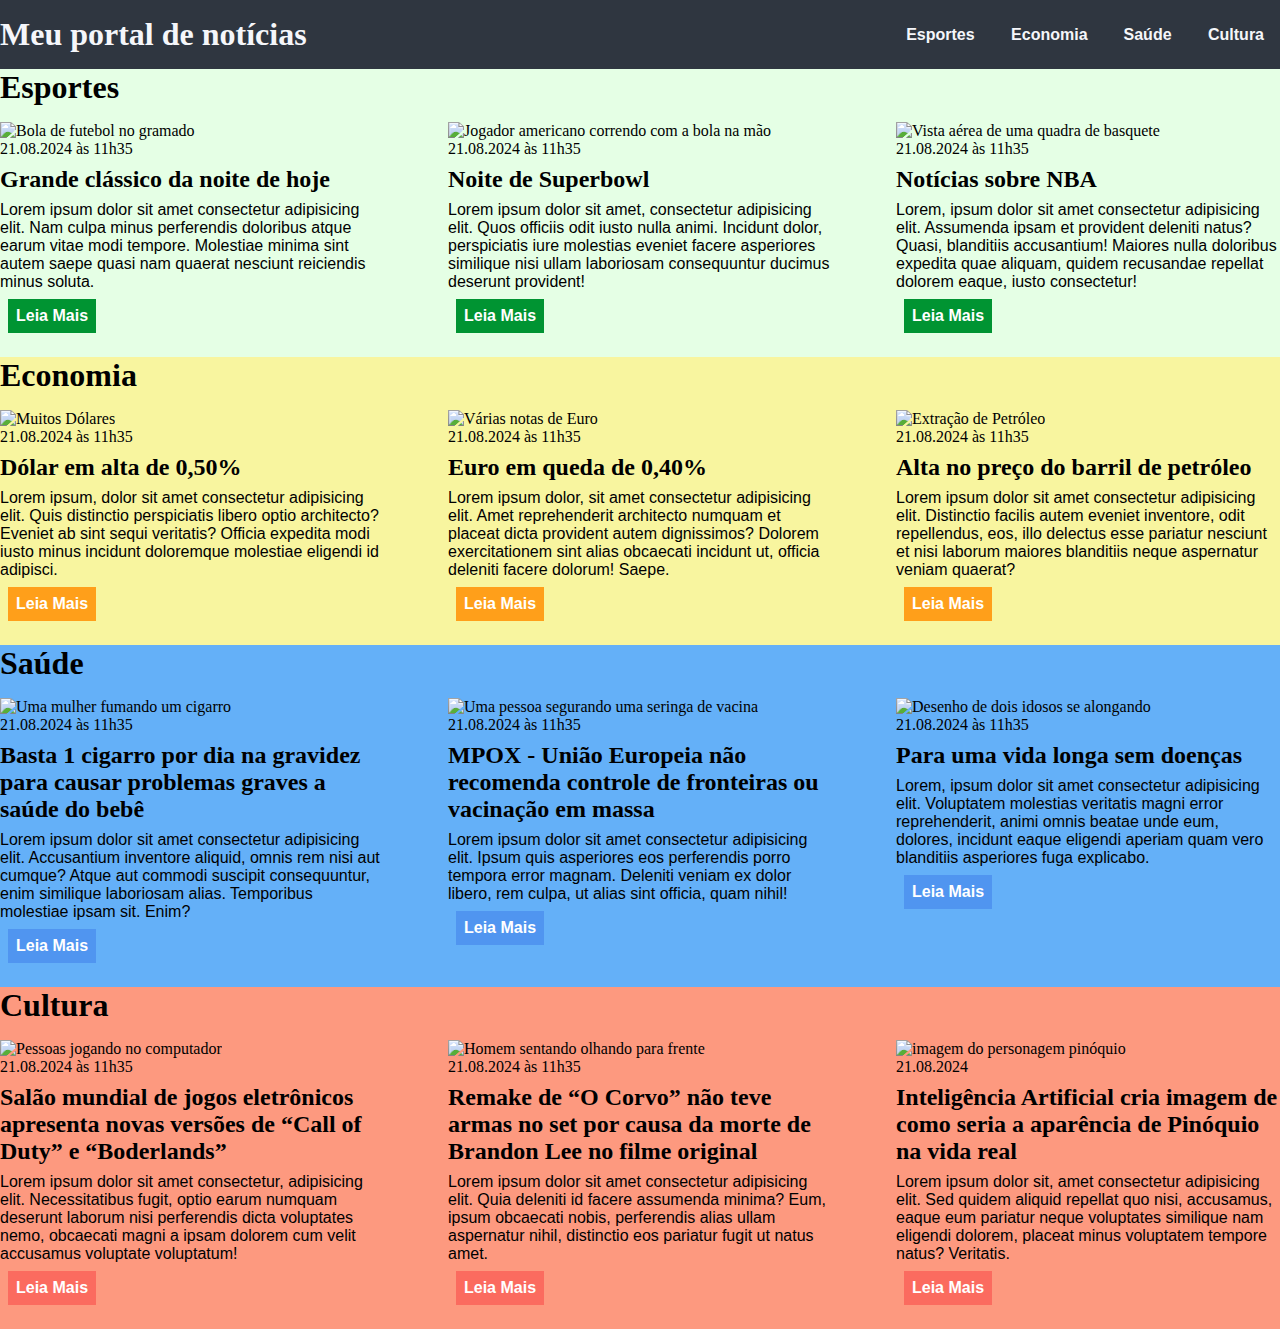
==== index.html @ 50440a97 "exercício_css" ====
<!DOCTYPE html>
<html lang="pt-br">
<head>
    <meta charset="UTF-8">
    <meta name="viewport" content="width=device-width, initial-scale=1.0">
    <title>Meu portal de notícia</title>
    <link rel="stylesheet" href="style.css">
</head>
<body>
    <header>
        <div class="container">
            <h1>Meu portal de notícias</h1>
            <nav>
                <ul>
                    <li>
                        <a href="#sports" title="Ir para a seção de Esportes">Esportes</a>
                    </li>
                    <li>
                        <a href="#economy" title="Ir para a seção de Economia">Economia</a></li>
                    <li>
                        <a href="#health" title="Ir para a seção de saúde">Saúde</a>
                    </li>
                    <li>
                        <a href="#culture" title="Ir para a seção cultura">Cultura</a>
                    </li>
            </nav>
        </div>
    </header>
    <div class="container">
        <section id="sports">
            <h2>Esportes</h2>
            <div class="articles">
                <article>
                    <img src="midias/sports/futebol.jpg" alt="Bola de futebol no gramado">
                    <header>
                        <time datetime="creation-date">21.08.2024 às 11h35</time>
                    </header>
                    <h3>Grande clássico da noite de hoje</h3>
                    <p>
                        Lorem ipsum dolor sit amet consectetur adipisicing elit. Nam culpa minus perferendis doloribus atque earum vitae modi tempore. Molestiae minima sint autem saepe quasi nam quaerat nesciunt reiciendis minus soluta.
                    </p>
                    <a href="#" title="Leia a notícia completa">Leia Mais</a>
                </article>
                <article>
                    <img src="midias/sports/futebol-americano.jpg" alt="Jogador americano correndo com a bola na mão">
                    <header>
                        <time datetime="creation-date">21.08.2024 às 11h35</time>
                    </header>
                    <h3>Noite de Superbowl</h3>
                    <p>
                        Lorem ipsum dolor sit amet, consectetur adipisicing elit. Quos officiis odit iusto nulla animi. Incidunt dolor, perspiciatis iure molestias eveniet facere asperiores similique nisi ullam laboriosam consequuntur ducimus deserunt provident!
                    </p>
                    <a href="#" title="Leia a notícia completa">Leia Mais</a>
                </article>
                <article>
                    <img src="midias/sports/basquete.jpg" alt="Vista aérea de uma quadra de basquete">
                    <header>
                        <time datetime="creation-date">21.08.2024 às 11h35</time>
                </header>
                <h3>Notícias sobre NBA</h3>
                <p>
                    Lorem, ipsum dolor sit amet consectetur adipisicing elit. Assumenda ipsam et provident deleniti natus? Quasi, blanditiis accusantium! Maiores nulla doloribus expedita quae aliquam, quidem recusandae repellat dolorem eaque, iusto consectetur!
                </p>
                <a href="#" title="Leia a notícia completa">Leia Mais</a>
                </article>
            </div>
        </section>
    </div>
    <div class="container">
        <section id="economy">
            <h2>Economia</h2>
            <div class="articles">
                <article>
                    <img src="midias/economy/dolares.jpg" alt="Muitos Dólares">
                    <header>
                        <time datetime="creation-date">21.08.2024 às 11h35</time>
                    </header>
                    <h3>Dólar em alta de 0,50%</h3>
                    <p>
                        Lorem ipsum, dolor sit amet consectetur adipisicing elit. Quis distinctio perspiciatis libero optio architecto? Eveniet ab sint sequi veritatis? Officia expedita modi iusto minus incidunt doloremque molestiae eligendi id adipisci.
                    </p>
                    <a href="#" title="Leia a notícia completa">Leia Mais</a>
                </article>
                <article>
                    <img src="midias/economy/euro.jpg" alt="Várias notas de Euro">
                    <header>
                        <time datetime="creation-date">21.08.2024 às 11h35</time>
                    </header>
                    <h3>Euro em queda de 0,40%</h3>
                    <p>
                        Lorem ipsum dolor, sit amet consectetur adipisicing elit. Amet reprehenderit architecto numquam et placeat dicta provident autem dignissimos? Dolorem exercitationem sint alias obcaecati incidunt ut, officia deleniti facere dolorum! Saepe.
                    </p>
                    <a href="#" title="Leia a notícia completa">Leia Mais</a>
                </article>
                <article>
                    <img src="midias/economy/petroleo.jpg" alt="Extração de Petróleo">
                    <header>
                        <time datetime="creation-date">21.08.2024 às 11h35</time>
                    </header>
                    <h3>Alta no preço do barril de petróleo</h3>
                    <p>
                        Lorem ipsum dolor sit amet consectetur adipisicing elit. Distinctio facilis autem eveniet inventore, odit repellendus, eos, illo delectus esse pariatur nesciunt et nisi laborum maiores blanditiis neque aspernatur veniam quaerat?
                    </p>
                    <a href="#" title="Leia a notícia completa">Leia Mais</a>
                </article>
            </div>
        </section>
    </div>
    <div class="container">
        <section id="health">
            <h2>Saúde</h2>
            <div class="articles">
                <article>
                    <img src="midias/health/cigarro.jpg" alt="Uma mulher fumando um cigarro">
                    <header>
                        <time datetime="creation-date">21.08.2024 às 11h35</time>
                    </header>
                    <h3>Basta 1 cigarro por dia na gravidez para causar problemas graves a saúde do bebê</h3>
                    <p>
                        Lorem ipsum dolor sit amet consectetur adipisicing elit. Accusantium inventore aliquid, omnis rem nisi aut cumque? Atque aut commodi suscipit consequuntur, enim similique laboriosam alias. Temporibus molestiae ipsam sit. Enim?
                    </p>
                    <a href="#" title="Leia a notícia completa">Leia Mais</a>
                </article>
                <article>
                    <img src="midias/health/vacina.jpg" alt="Uma pessoa segurando uma seringa de vacina">
                    <header>
                        <time datetime="creation-date">21.08.2024 às 11h35</time>
                    </header>
                        <h3>MPOX - União Europeia não recomenda controle de fronteiras ou vacinação em massa</h3>
                        <p>
                            Lorem ipsum dolor sit amet consectetur adipisicing elit. Ipsum quis asperiores eos perferendis porro tempora error magnam. Deleniti veniam ex dolor libero, rem culpa, ut alias sint officia, quam nihil!
                        </p>
                        <a href="#" title="Leia a notícia completa">Leia Mais</a>
                </article>
                <article>
                    <img src="midias/health/alongamento.jpg" alt="Desenho de dois idosos se alongando">
                    <header>
                        <time datetime="creation-date">21.08.2024 às 11h35</time>
                    </header>
                    <h3>Para uma vida longa sem doenças</h3>
                    <p>
                        Lorem, ipsum dolor sit amet consectetur adipisicing elit. Voluptatem molestias veritatis magni error reprehenderit, animi omnis beatae unde eum, dolores, incidunt eaque eligendi aperiam quam vero blanditiis asperiores fuga explicabo.
                    </p>
                    <a href="#" title="Leia a notícia completa">Leia Mais</a>
                </article>
            </div>
        </section>
    </div>
    <div class="container">
        <section id="culture">
            <h2>Cultura</h2>
            <div class="articles">
                <article>
                    <img src="midias/culture/game.jpg" alt="Pessoas jogando no computador">
                    <header>
                        <time datetime="creation-date">21.08.2024 às 11h35</time>
                    </header>
                    <h3>Salão mundial de jogos eletrônicos apresenta novas versões de <q>Call of Duty</q> e <q>Boderlands</q></h3>
                    <p>
                        Lorem ipsum dolor sit amet consectetur, adipisicing elit. Necessitatibus fugit, optio earum numquam deserunt laborum nisi perferendis dicta voluptates nemo, obcaecati magni a ipsam dolorem cum velit accusamus voluptate voluptatum!
                    </p>
                    <a href="#" title="Leia a notícia completa">Leia Mais</a>
                </article>
                <article>
                    <img src="midias/culture/homem.jpg" alt="Homem sentando olhando para frente">
                    <header>
                        <time datetime="creation-date">21.08.2024 às 11h35</time>
                    </header>
                    <h3>Remake de <q>O Corvo</q> não teve armas no set por causa da morte de Brandon Lee no filme original</h3>
                    <p>
                        Lorem ipsum dolor sit amet consectetur adipisicing elit. Quia deleniti id facere assumenda minima? Eum, ipsum obcaecati nobis, perferendis alias ullam aspernatur nihil, distinctio eos pariatur fugit ut natus amet.
                    </p>
                    <a href="#" title="Leia a notícia completa">Leia Mais</a>
                </article>
                <article>
                    <img src="midias/culture/pinoquio.jpg" alt="imagem do personagem pinóquio">
                    <header>
                        <time datetime="creation-date">21.08.2024</time>
                    </header>
                    <h3>Inteligência Artificial cria imagem de como seria a aparência de Pinóquio na vida real</h3>
                    <p>
                        Lorem ipsum dolor sit, amet consectetur adipisicing elit. Sed quidem aliquid repellat quo nisi, accusamus, eaque eum pariatur neque voluptates similique nam eligendi dolorem, placeat minus voluptatem tempore natus? Veritatis.
                    </p>
                    <a href="#" title="Leia a notícia completa">Leia Mais</a>
                </article>
            </div>
        </section>
    </div>
</body>
</html>
---- style.css ----
* {
    box-sizing: border-box; 
    margin: 0;
    padding: 0;
}

body > header {
    background-color: #2f3640;
    padding: 16px 0;
    color: #f5f6fa;
}

header .container {
    display: flex;
    align-items: center;
    justify-content: space-between;
}

header li {
    display: inline;
    font-family: Arial, Helvetica, sans-serif;
    font-weight: bold;
    margin-left: 16px;
    margin-right: 16px;
}

header li a {
    color: #f5f6fa;
    text-decoration: none;
}

.container {
    width: 100%;
    margin: 0;
}

.articles {
    display: flex;
    flex-wrap: wrap;
    justify-content: space-between;
}

.articles article img {
    width: 100%;
}

.articles article {
    width: 30%;
}

section h2,
.articles article {
    margin-bottom: 16px;
}

.articles article h3 {
    margin-top: 8px;
    margin-bottom: 8px;
}

.articles article a {
    background-color: blue;
    color: #fff;
    padding: 8px;
    display: inline-block;
    text-decoration: none;
    font-weight: bold;
    margin: 8px;
}

.article article a:hover {
    text-decoration: underline;
}

.articles article p,
.articles article a {
    font-family: Arial, Helvetica, sans-serif;
}

.articles article h3 {
    font-size: 24px;
}

section h2 {
    font-size: 32px;
}

#sports {
    background-color: rgba(0, 255, 0, 0.1);
}

#sports .articles article a {
    background-color: #009432;
}

#economy {
    background-color: #f8f59f;
}

#economy .articles article a {
    background-color: #ff9f1a;
}

#health {
    background-color: rgb(100, 176, 248); 
}

#health .articles article a {
    background-color: rgb(80, 149, 240);
}

#culture {
    background-color: #fd7d5dc9;
}

#culture .articles article a {
    background-color: #fa434386;
}
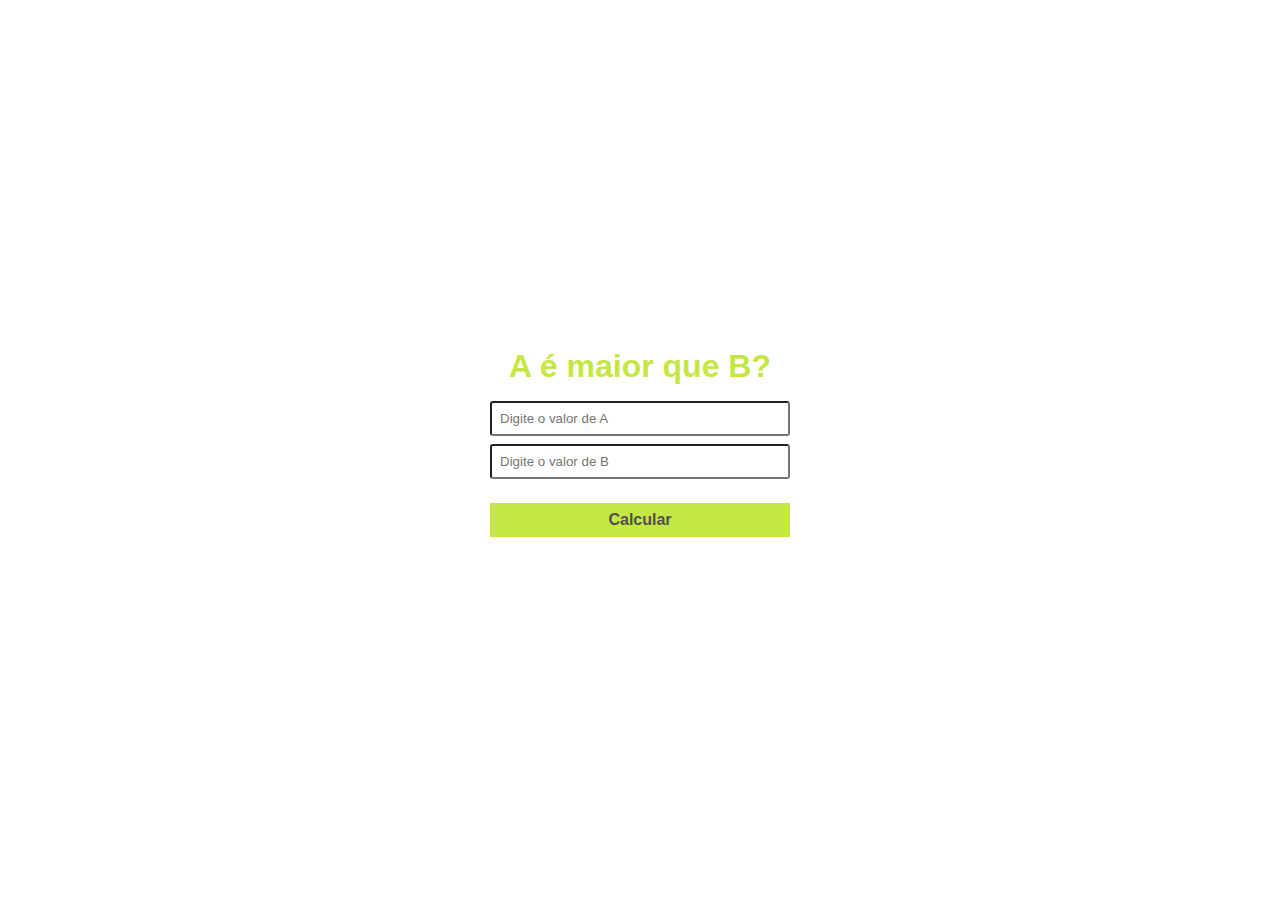
==== commit e0ec00fd: "Add files via upload" ====
--- a/index.html
+++ b/index.html
@@ -3,188 +3,19 @@
 <head>
     <meta charset="UTF-8">
     <meta name="viewport" content="width=device-width, initial-scale=1.0">
-    <title>Meu portal de notícia</title>
+    <title>Formulário HTML/JS</title>
     <link rel="stylesheet" href="style.css">
 </head>
 <body>
-    <header>
-        <div class="container">
-            <h1>Meu portal de notícias</h1>
-            <nav>
-                <ul>
-                    <li>
-                        <a href="#sports" title="Ir para a seção de Esportes">Esportes</a>
-                    </li>
-                    <li>
-                        <a href="#economy" title="Ir para a seção de Economia">Economia</a></li>
-                    <li>
-                        <a href="#health" title="Ir para a seção de saúde">Saúde</a>
-                    </li>
-                    <li>
-                        <a href="#culture" title="Ir para a seção cultura">Cultura</a>
-                    </li>
-            </nav>
-        </div>
-    </header>
-    <div class="container">
-        <section id="sports">
-            <h2>Esportes</h2>
-            <div class="articles">
-                <article>
-                    <img src="midias/sports/futebol.jpg" alt="Bola de futebol no gramado">
-                    <header>
-                        <time datetime="creation-date">21.08.2024 às 11h35</time>
-                    </header>
-                    <h3>Grande clássico da noite de hoje</h3>
-                    <p>
-                        Lorem ipsum dolor sit amet consectetur adipisicing elit. Nam culpa minus perferendis doloribus atque earum vitae modi tempore. Molestiae minima sint autem saepe quasi nam quaerat nesciunt reiciendis minus soluta.
-                    </p>
-                    <a href="#" title="Leia a notícia completa">Leia Mais</a>
-                </article>
-                <article>
-                    <img src="midias/sports/futebol-americano.jpg" alt="Jogador americano correndo com a bola na mão">
-                    <header>
-                        <time datetime="creation-date">21.08.2024 às 11h35</time>
-                    </header>
-                    <h3>Noite de Superbowl</h3>
-                    <p>
-                        Lorem ipsum dolor sit amet, consectetur adipisicing elit. Quos officiis odit iusto nulla animi. Incidunt dolor, perspiciatis iure molestias eveniet facere asperiores similique nisi ullam laboriosam consequuntur ducimus deserunt provident!
-                    </p>
-                    <a href="#" title="Leia a notícia completa">Leia Mais</a>
-                </article>
-                <article>
-                    <img src="midias/sports/basquete.jpg" alt="Vista aérea de uma quadra de basquete">
-                    <header>
-                        <time datetime="creation-date">21.08.2024 às 11h35</time>
-                </header>
-                <h3>Notícias sobre NBA</h3>
-                <p>
-                    Lorem, ipsum dolor sit amet consectetur adipisicing elit. Assumenda ipsam et provident deleniti natus? Quasi, blanditiis accusantium! Maiores nulla doloribus expedita quae aliquam, quidem recusandae repellat dolorem eaque, iusto consectetur!
-                </p>
-                <a href="#" title="Leia a notícia completa">Leia Mais</a>
-                </article>
-            </div>
-        </section>
+    <div class="contaianer">
+        <h1>A é maior que B?</h1>
+        <form id="form">
+            <input id="valorA" type="number" placeholder="Digite o valor de A" required>
+            <input id="valorB" type="number" placeholder="Digite o valor de B" required>
+            <button type="submit">Calcular</button>
+        </form>
+        <p id="paragrafo"></p>
     </div>
-    <div class="container">
-        <section id="economy">
-            <h2>Economia</h2>
-            <div class="articles">
-                <article>
-                    <img src="midias/economy/dolares.jpg" alt="Muitos Dólares">
-                    <header>
-                        <time datetime="creation-date">21.08.2024 às 11h35</time>
-                    </header>
-                    <h3>Dólar em alta de 0,50%</h3>
-                    <p>
-                        Lorem ipsum, dolor sit amet consectetur adipisicing elit. Quis distinctio perspiciatis libero optio architecto? Eveniet ab sint sequi veritatis? Officia expedita modi iusto minus incidunt doloremque molestiae eligendi id adipisci.
-                    </p>
-                    <a href="#" title="Leia a notícia completa">Leia Mais</a>
-                </article>
-                <article>
-                    <img src="midias/economy/euro.jpg" alt="Várias notas de Euro">
-                    <header>
-                        <time datetime="creation-date">21.08.2024 às 11h35</time>
-                    </header>
-                    <h3>Euro em queda de 0,40%</h3>
-                    <p>
-                        Lorem ipsum dolor, sit amet consectetur adipisicing elit. Amet reprehenderit architecto numquam et placeat dicta provident autem dignissimos? Dolorem exercitationem sint alias obcaecati incidunt ut, officia deleniti facere dolorum! Saepe.
-                    </p>
-                    <a href="#" title="Leia a notícia completa">Leia Mais</a>
-                </article>
-                <article>
-                    <img src="midias/economy/petroleo.jpg" alt="Extração de Petróleo">
-                    <header>
-                        <time datetime="creation-date">21.08.2024 às 11h35</time>
-                    </header>
-                    <h3>Alta no preço do barril de petróleo</h3>
-                    <p>
-                        Lorem ipsum dolor sit amet consectetur adipisicing elit. Distinctio facilis autem eveniet inventore, odit repellendus, eos, illo delectus esse pariatur nesciunt et nisi laborum maiores blanditiis neque aspernatur veniam quaerat?
-                    </p>
-                    <a href="#" title="Leia a notícia completa">Leia Mais</a>
-                </article>
-            </div>
-        </section>
-    </div>
-    <div class="container">
-        <section id="health">
-            <h2>Saúde</h2>
-            <div class="articles">
-                <article>
-                    <img src="midias/health/cigarro.jpg" alt="Uma mulher fumando um cigarro">
-                    <header>
-                        <time datetime="creation-date">21.08.2024 às 11h35</time>
-                    </header>
-                    <h3>Basta 1 cigarro por dia na gravidez para causar problemas graves a saúde do bebê</h3>
-                    <p>
-                        Lorem ipsum dolor sit amet consectetur adipisicing elit. Accusantium inventore aliquid, omnis rem nisi aut cumque? Atque aut commodi suscipit consequuntur, enim similique laboriosam alias. Temporibus molestiae ipsam sit. Enim?
-                    </p>
-                    <a href="#" title="Leia a notícia completa">Leia Mais</a>
-                </article>
-                <article>
-                    <img src="midias/health/vacina.jpg" alt="Uma pessoa segurando uma seringa de vacina">
-                    <header>
-                        <time datetime="creation-date">21.08.2024 às 11h35</time>
-                    </header>
-                        <h3>MPOX - União Europeia não recomenda controle de fronteiras ou vacinação em massa</h3>
-                        <p>
-                            Lorem ipsum dolor sit amet consectetur adipisicing elit. Ipsum quis asperiores eos perferendis porro tempora error magnam. Deleniti veniam ex dolor libero, rem culpa, ut alias sint officia, quam nihil!
-                        </p>
-                        <a href="#" title="Leia a notícia completa">Leia Mais</a>
-                </article>
-                <article>
-                    <img src="midias/health/alongamento.jpg" alt="Desenho de dois idosos se alongando">
-                    <header>
-                        <time datetime="creation-date">21.08.2024 às 11h35</time>
-                    </header>
-                    <h3>Para uma vida longa sem doenças</h3>
-                    <p>
-                        Lorem, ipsum dolor sit amet consectetur adipisicing elit. Voluptatem molestias veritatis magni error reprehenderit, animi omnis beatae unde eum, dolores, incidunt eaque eligendi aperiam quam vero blanditiis asperiores fuga explicabo.
-                    </p>
-                    <a href="#" title="Leia a notícia completa">Leia Mais</a>
-                </article>
-            </div>
-        </section>
-    </div>
-    <div class="container">
-        <section id="culture">
-            <h2>Cultura</h2>
-            <div class="articles">
-                <article>
-                    <img src="midias/culture/game.jpg" alt="Pessoas jogando no computador">
-                    <header>
-                        <time datetime="creation-date">21.08.2024 às 11h35</time>
-                    </header>
-                    <h3>Salão mundial de jogos eletrônicos apresenta novas versões de <q>Call of Duty</q> e <q>Boderlands</q></h3>
-                    <p>
-                        Lorem ipsum dolor sit amet consectetur, adipisicing elit. Necessitatibus fugit, optio earum numquam deserunt laborum nisi perferendis dicta voluptates nemo, obcaecati magni a ipsam dolorem cum velit accusamus voluptate voluptatum!
-                    </p>
-                    <a href="#" title="Leia a notícia completa">Leia Mais</a>
-                </article>
-                <article>
-                    <img src="midias/culture/homem.jpg" alt="Homem sentando olhando para frente">
-                    <header>
-                        <time datetime="creation-date">21.08.2024 às 11h35</time>
-                    </header>
-                    <h3>Remake de <q>O Corvo</q> não teve armas no set por causa da morte de Brandon Lee no filme original</h3>
-                    <p>
-                        Lorem ipsum dolor sit amet consectetur adipisicing elit. Quia deleniti id facere assumenda minima? Eum, ipsum obcaecati nobis, perferendis alias ullam aspernatur nihil, distinctio eos pariatur fugit ut natus amet.
-                    </p>
-                    <a href="#" title="Leia a notícia completa">Leia Mais</a>
-                </article>
-                <article>
-                    <img src="midias/culture/pinoquio.jpg" alt="imagem do personagem pinóquio">
-                    <header>
-                        <time datetime="creation-date">21.08.2024</time>
-                    </header>
-                    <h3>Inteligência Artificial cria imagem de como seria a aparência de Pinóquio na vida real</h3>
-                    <p>
-                        Lorem ipsum dolor sit, amet consectetur adipisicing elit. Sed quidem aliquid repellat quo nisi, accusamus, eaque eum pariatur neque voluptates similique nam eligendi dolorem, placeat minus voluptatem tempore natus? Veritatis.
-                    </p>
-                    <a href="#" title="Leia a notícia completa">Leia Mais</a>
-                </article>
-            </div>
-        </section>
-    </div>
+    <script src="main.js"></script>
 </body>
 </html>--- a/style.css
+++ b/style.css
@@ -1,118 +1,72 @@
 * {
-    box-sizing: border-box; 
     margin: 0;
     padding: 0;
+    box-sizing: border-box;
+    font-family: sans-serif;
 }
 
-body > header {
-    background-color: #2f3640;
-    padding: 16px 0;
-    color: #f5f6fa;
-}
-
-header .container {
+body {
     display: flex;
+    justify-content: center;
     align-items: center;
-    justify-content: space-between;
-}
-
-header li {
-    display: inline;
-    font-family: Arial, Helvetica, sans-serif;
-    font-weight: bold;
-    margin-left: 16px;
-    margin-right: 16px;
-}
-
-header li a {
-    color: #f5f6fa;
-    text-decoration: none;
+    height: 100vh;
 }
 
 .container {
+    max-width: 400px;
     width: 100%;
-    margin: 0;
+    text-align: center;
+    padding: 32px;
 }
 
-.articles {
-    display: flex;
-    flex-wrap: wrap;
-    justify-content: space-between;
+h1 {
+    text-align: center;
+    margin-bottom: 16px;
+    color: #c4e744;
 }
 
-.articles article img {
-    width: 100%;
+input {
+    display: block;
+    margin: 8px auto;
+    border-radius: 3px;
 }
 
-.articles article {
-    width: 30%;
+button {
+    margin: 16px;
+    border: none;
+    cursor: pointer;
+    background-color: #c4e744;
+    color: rgb(82, 80, 80);
+    font-size: 16px;
+    font-weight: bolder;
 }
 
-section h2,
-.articles article {
-    margin-bottom: 16px;
+input, 
+button {
+    width: 300px;
+    padding: 8px;
 }
 
-.articles article h3 {
-    margin-top: 8px;
-    margin-bottom: 8px;
+button:hover {
+    background-color: #c7f71c;
 }
 
-.articles article a {
-    background-color: blue;
-    color: #fff;
-    padding: 8px;
-    display: inline-block;
-    text-decoration: none;
-    font-weight: bold;
-    margin: 8px;
+p.success {
+    background-color: #c4e744;
+    margin: 0px auto;
+    width: 300px;
+    padding: 16px;
+    color: #000;
+    display: none;
+    font-size: 12px;
 }
 
-.article article a:hover {
-    text-decoration: underline;
-}
-
-.articles article p,
-.articles article a {
-    font-family: Arial, Helvetica, sans-serif;
-}
-
-.articles article h3 {
-    font-size: 24px;
-}
-
-section h2 {
-    font-size: 32px;
-}
-
-#sports {
-    background-color: rgba(0, 255, 0, 0.1);
-}
-
-#sports .articles article a {
-    background-color: #009432;
-}
-
-#economy {
-    background-color: #f8f59f;
-}
-
-#economy .articles article a {
-    background-color: #ff9f1a;
-}
-
-#health {
-    background-color: rgb(100, 176, 248); 
-}
-
-#health .articles article a {
-    background-color: rgb(80, 149, 240);
-}
-
-#culture {
-    background-color: #fd7d5dc9;
-}
-
-#culture .articles article a {
-    background-color: #fa434386;
+p.error {
+    background-color: #e26b67;
+    margin: 0px auto;
+    width: 300px;
+    padding: 16px;
+    color: #000;
+    display: none;
+    font-size: 12px;
 }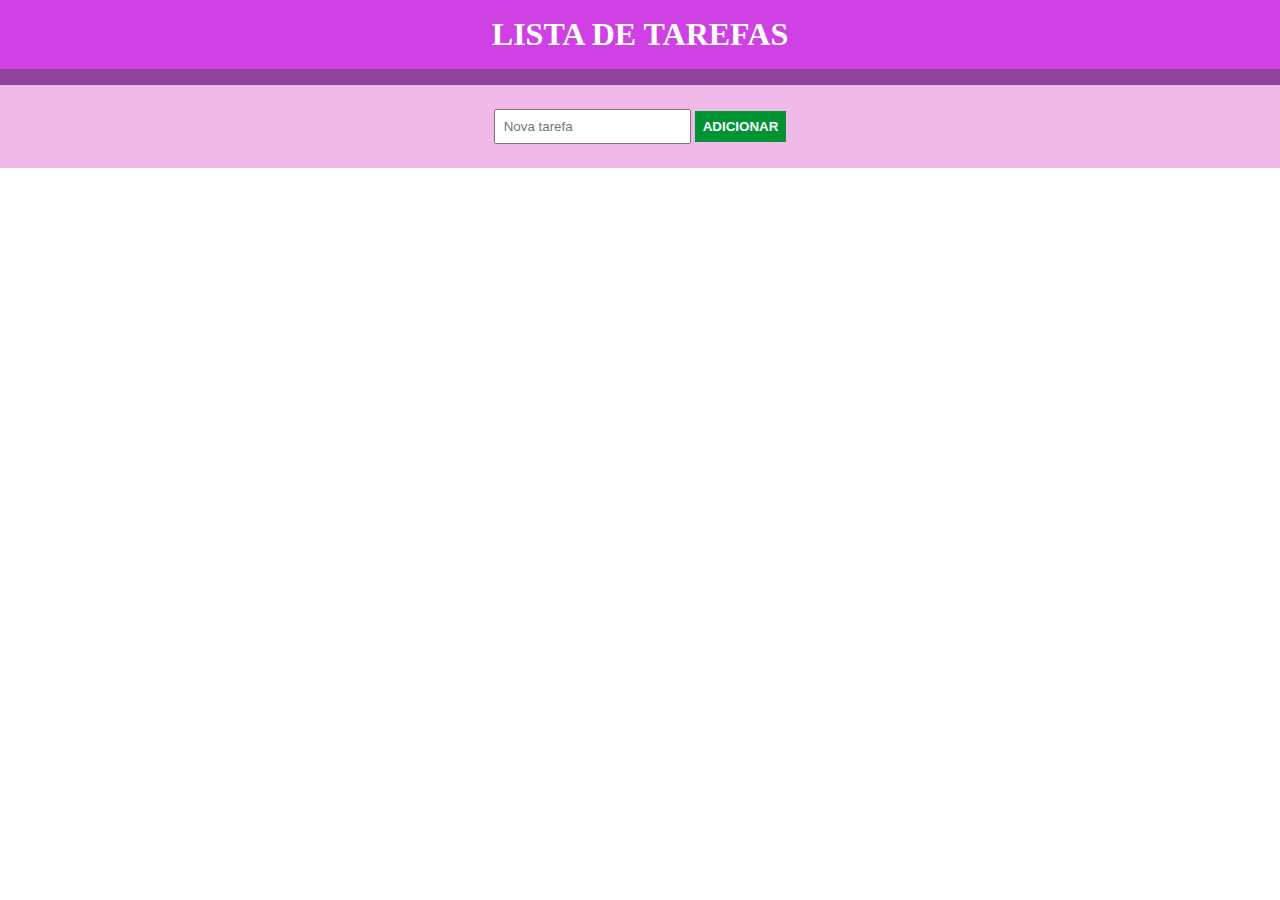
==== commit 8dc6a61f: "Add files via upload" ====
--- a/index.html
+++ b/index.html
@@ -1,21 +1,24 @@
 <!DOCTYPE html>
-<html lang="pt-br">
+<html lang="pt-BR">
+
 <head>
     <meta charset="UTF-8">
     <meta name="viewport" content="width=device-width, initial-scale=1.0">
-    <title>Formulário HTML/JS</title>
-    <link rel="stylesheet" href="style.css">
+    <title>Lista de Tarefas</title>
+    <link rel="stylesheet" href="styles.css">
 </head>
+
 <body>
-    <div class="contaianer">
-        <h1>A é maior que B?</h1>
-        <form id="form">
-            <input id="valorA" type="number" placeholder="Digite o valor de A" required>
-            <input id="valorB" type="number" placeholder="Digite o valor de B" required>
-            <button type="submit">Calcular</button>
-        </form>
-        <p id="paragrafo"></p>
-    </div>
+    <header>
+        <h1>Lista de Tarefas</h1>
+    </header>
+    <form>
+        <input type="text" id="endereço-nova-tarefa" placeholder="Nova tarefa">
+        <button type="submit">Adicionar</button>
+    </form>
+    <ul id="lista-tarefas"></ul>
+    <script src="https://code.jquery.com/jquery-3.6.0.min.js"></script>
     <script src="main.js"></script>
 </body>
+
 </html>--- a/styles.css
+++ b/styles.css
@@ -0,0 +1,86 @@
+/* Reset básico */
+* {
+    margin: 0;
+    padding: 0;
+    box-sizing: border-box;
+}
+
+/* Estilo do cabeçalho */
+header {
+    background-color: #cf41e2;
+    padding: 16px 0;
+    color: #fff;
+    display: flex;
+    border-bottom: 16px solid #90419b;
+    justify-content: center;
+    text-transform: uppercase;
+}
+
+/* Estilo do formulário */
+form {
+    background-color: #f1b9e8;
+    padding: 24px 0;
+    text-align: center;
+}
+
+input, 
+button {
+    padding: 8px;
+}
+
+button {
+    background-color: #009432;
+    border: none;
+    font-weight: bold;
+    text-transform: uppercase;
+    color: #fff;
+    cursor: pointer;
+}
+
+#botao-cancelar {
+    background-color: red;
+}
+
+/* Estilo da lista de tarefas */
+#lista-tarefas {
+    display: flex;
+    flex-direction: column;
+    align-items: center;
+    padding: 0;
+}
+
+#lista-tarefas li {
+    width: 100%;
+    max-width: 600px; /* Ajuste conforme necessário */
+    list-style: none;
+    margin: 8px 0;
+    padding: 8px;
+    background-color: #f9f9f9;
+    border: 1px solid #ddd;
+    border-radius: 4px;
+    display: flex;
+    justify-content: space-between;
+    align-items: center;
+}
+
+#lista-tarefas li button {
+    margin-left: 8px;
+}
+
+/* Estilo para tarefas concluídas */
+.concluida {
+    text-decoration: line-through;
+    color: grey;
+}
+
+/* Estilo para o botão "Remover" */
+button.remover {
+    background-color: red;
+    color: white;
+    border: none;
+    padding: 8px;
+    cursor: pointer;
+    border-radius: 4px;
+    font-weight: bold;
+    text-transform: uppercase;
+}
